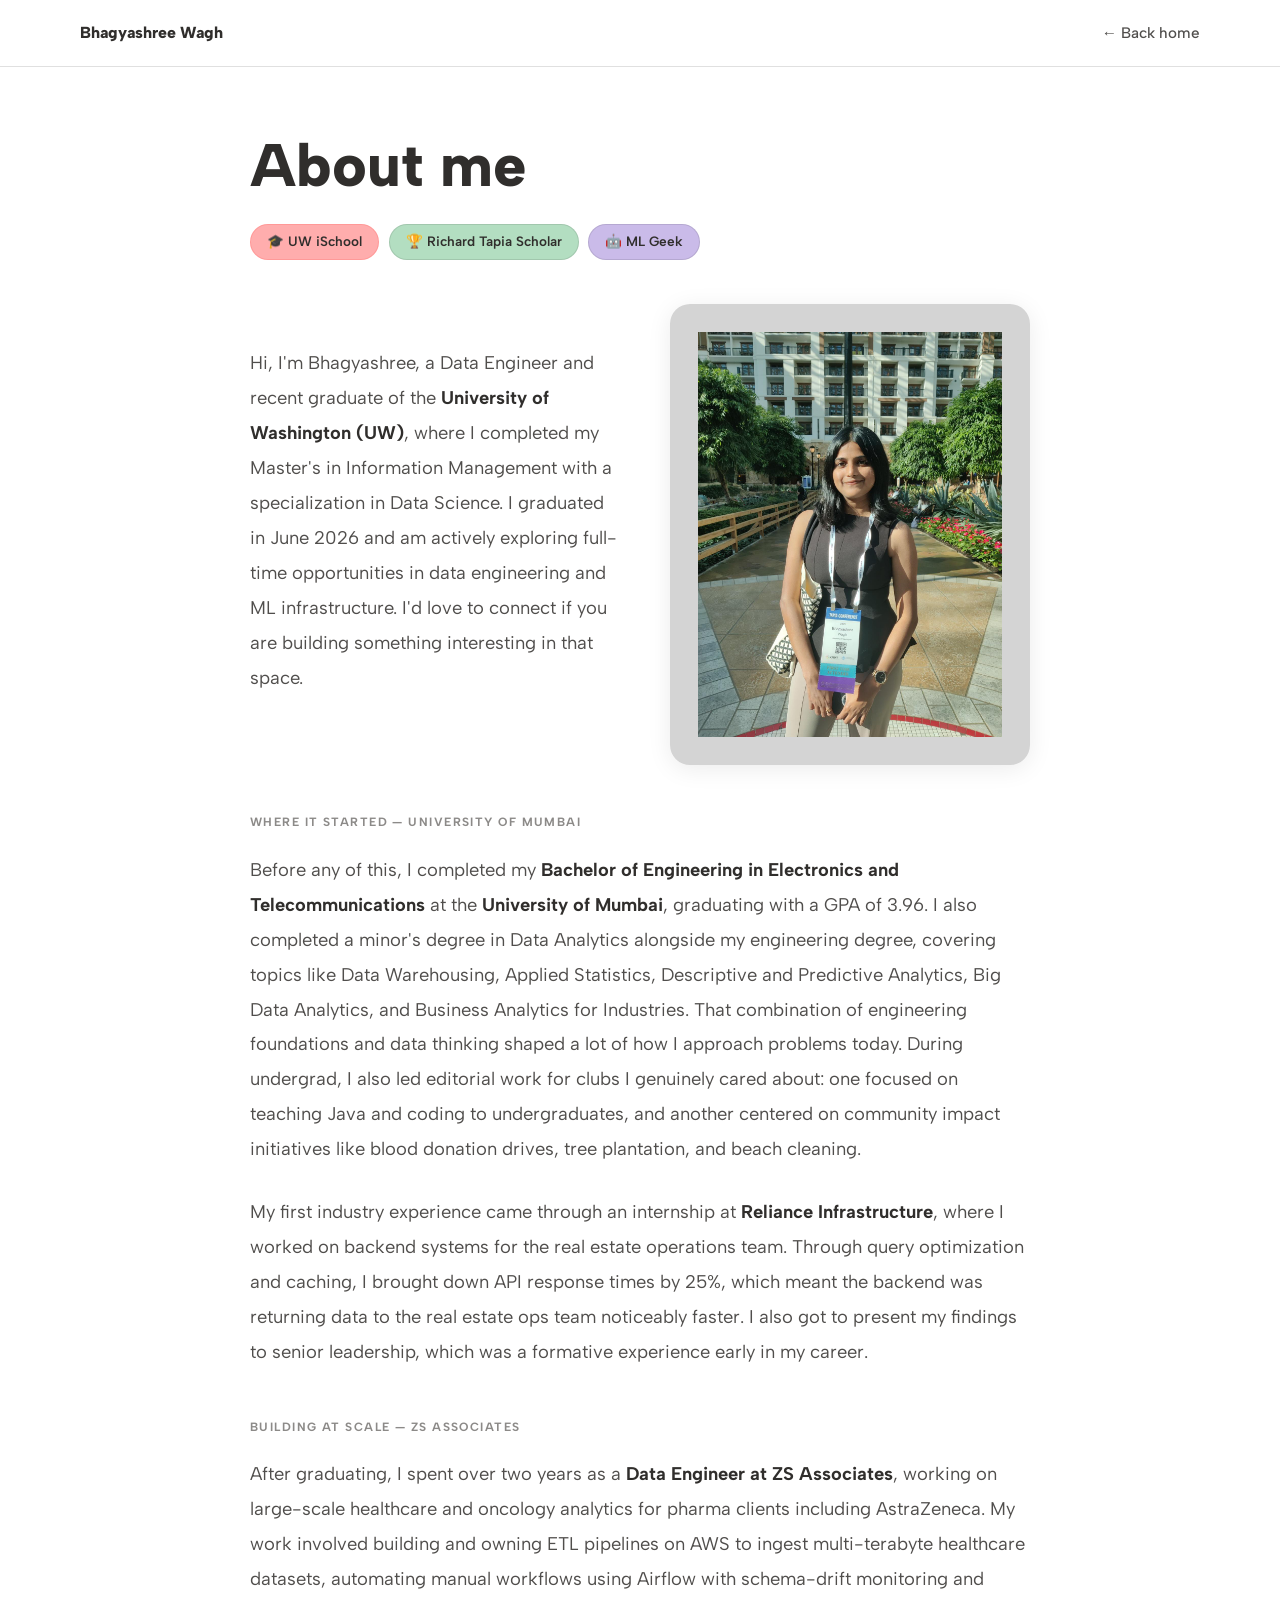
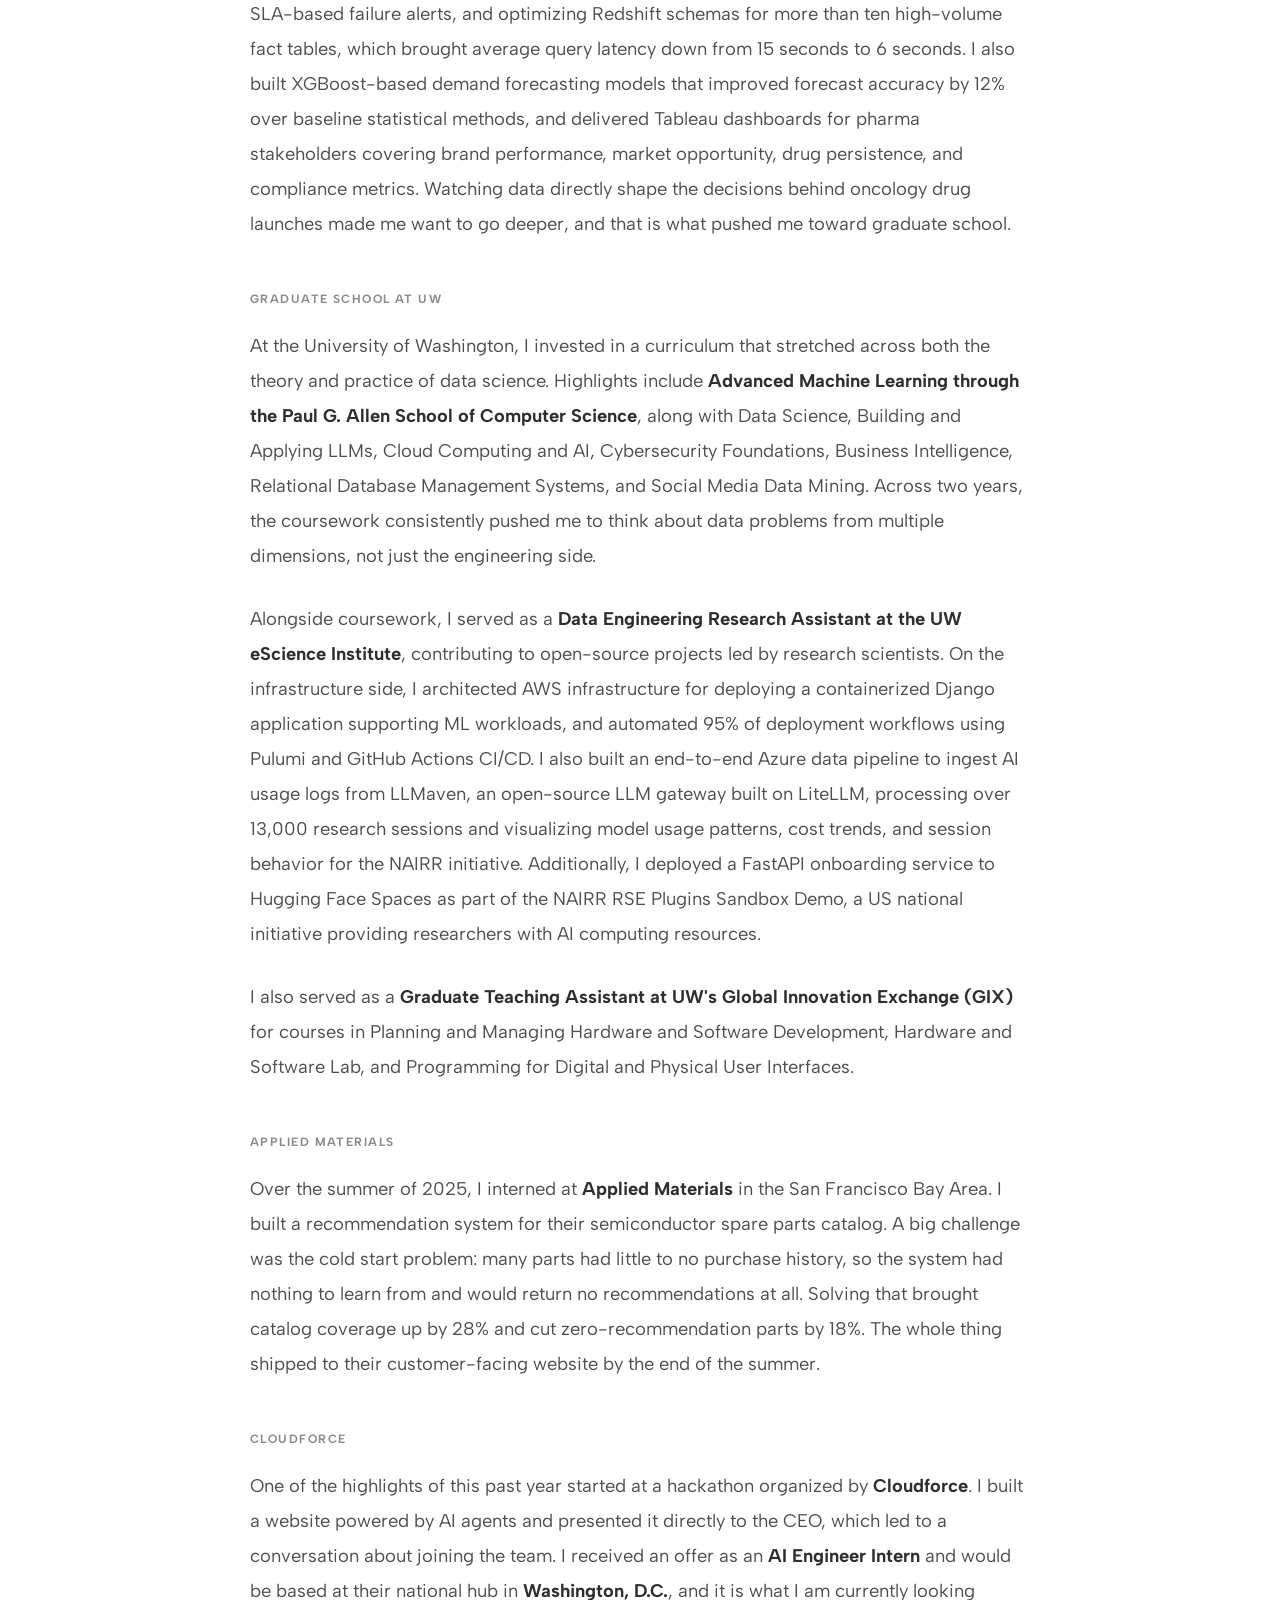
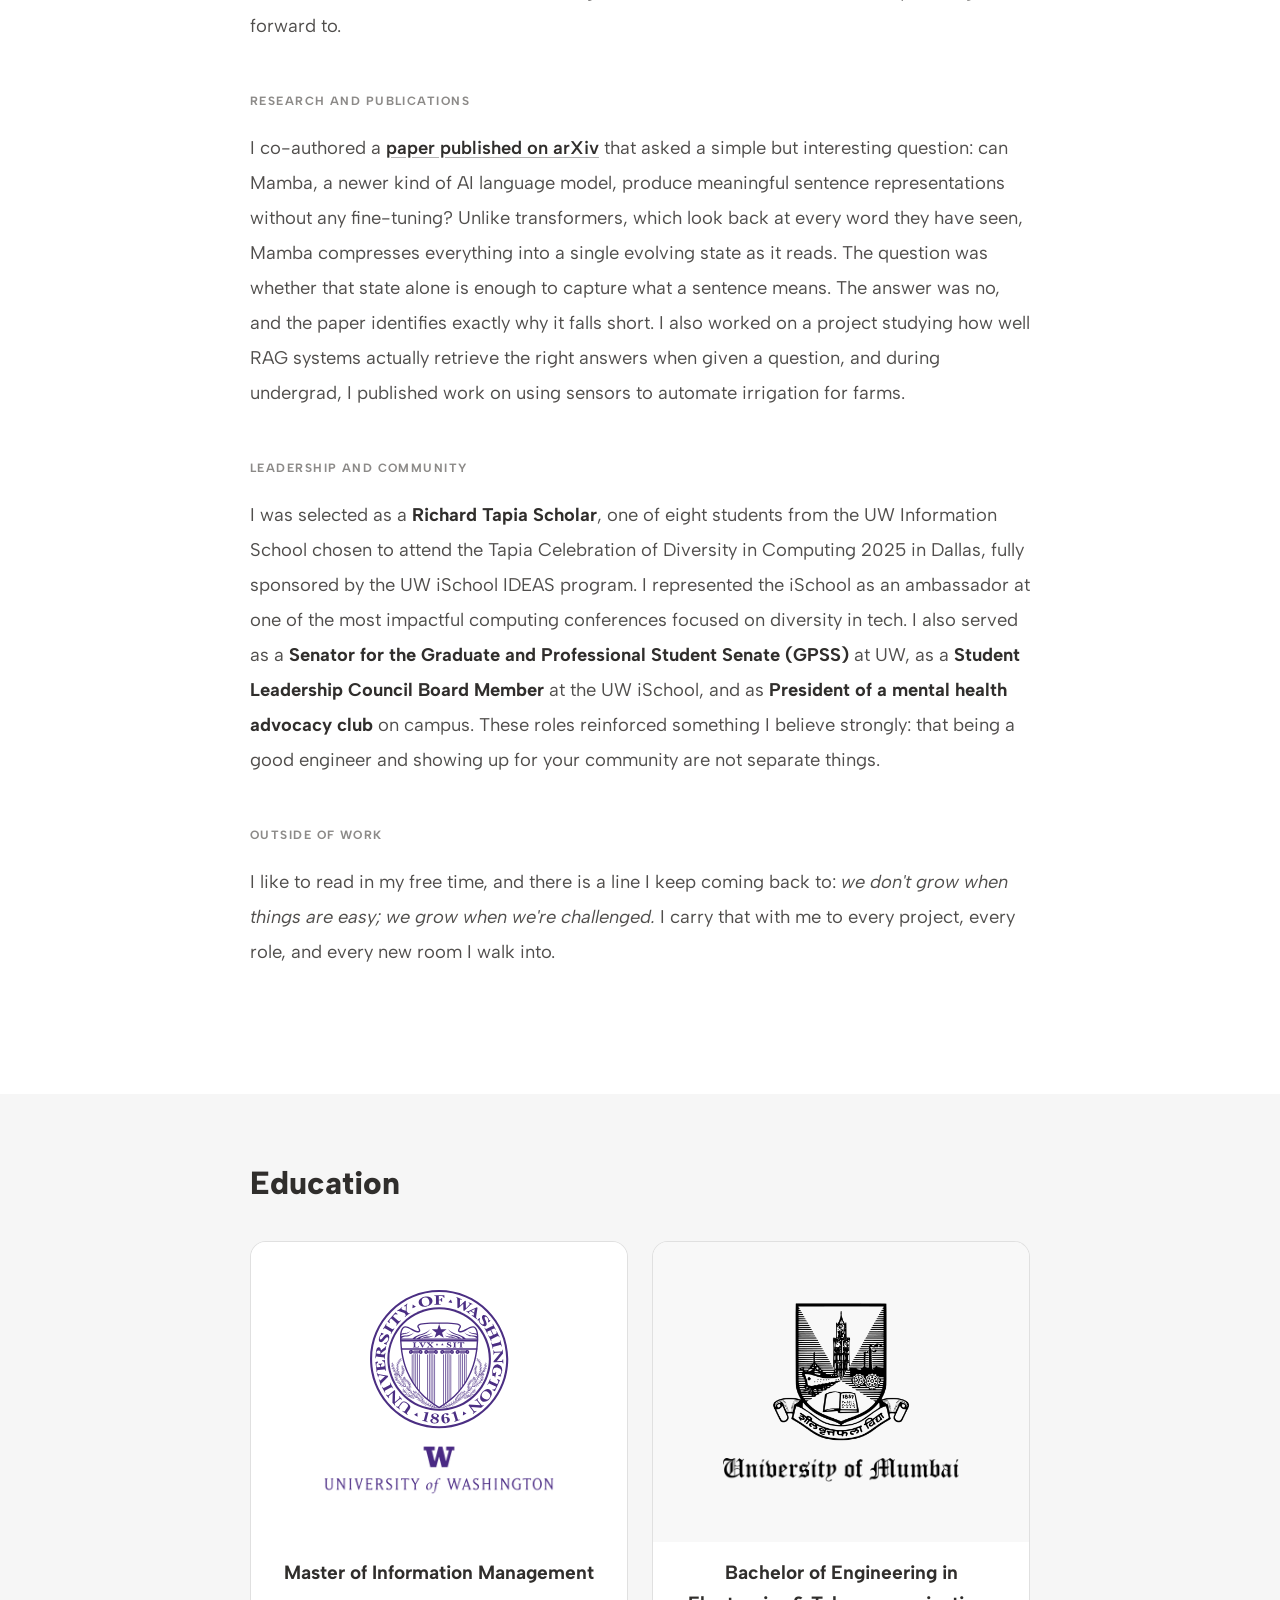
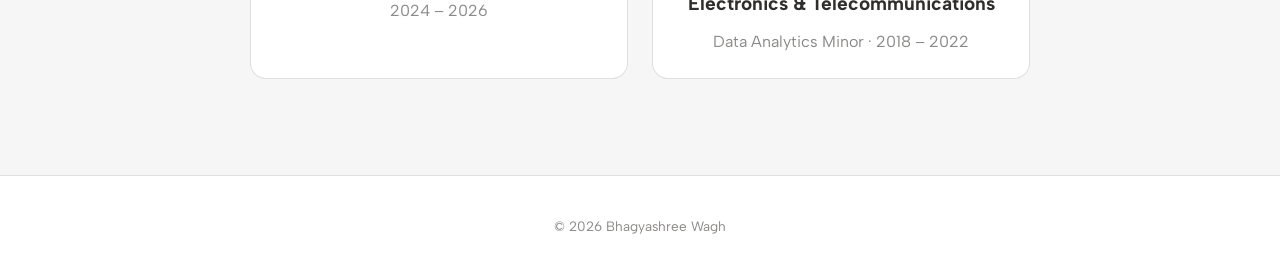
==== about.html @ 76744a15 "feat: initial portfolio deploy" ====
<!DOCTYPE html>
<html lang="en">
<head>
  <meta charset="UTF-8" />
  <meta name="viewport" content="width=device-width, initial-scale=1.0" />
  <title>About — Bhagyashree Wagh</title>
  <link rel="preconnect" href="https://fonts.googleapis.com" />
  <link rel="preconnect" href="https://fonts.gstatic.com" crossorigin />
  <link href="https://fonts.googleapis.com/css2?family=Albert+Sans:wght@400;500;600;700;800&family=Playwrite+US+Modern:wght@100..400&display=swap" rel="stylesheet" />
  <style>
    *,*::before,*::after{box-sizing:border-box;margin:0;padding:0}
    :root{
      --font:'Albert Sans',sans-serif;
      --cream:#F6F6F6;
      --white:rgb(255,255,255);
      --coral:rgb(254,122,120);
      --peach:rgb(255,173,173);
      --sage:rgb(179,222,193);
      --lavender:rgb(202,187,233);
      --text:rgb(48,46,44);
      --text-mid:rgb(80,78,76);
      --text-light:rgb(140,138,136);
      --border:rgba(0,0,0,.12);
      --transition:all .2s ease;
    }
    body{font-family:var(--font);background:var(--white);color:var(--text);line-height:1.6;font-size:16px;-webkit-font-smoothing:antialiased}
    a{color:var(--text);text-decoration:none;transition:var(--transition)}
    .wrap{max-width:860px;margin:0 auto;padding:0 2.5rem}

    nav{padding:1.25rem 0;border-bottom:1px solid var(--border);position:sticky;top:0;background:var(--white);z-index:100}
    .nav-inner{max-width:1200px;margin:0 auto;padding:0 2.5rem;display:flex;align-items:center;justify-content:space-between}
    .nav-name{font-weight:800;font-size:1rem;color:var(--text)}
    .back-link{display:inline-flex;align-items:center;gap:.4rem;font-size:.95rem;color:var(--text-mid);font-weight:500;transition:var(--transition)}
    .back-link:hover{color:var(--text)}

    .about-page{padding:4rem 0 6rem}
    .about-heading{font-size:3rem;font-weight:800;line-height:1.15;margin-bottom:1.5rem}
    @media(min-width:768px){.about-heading{font-size:3.75rem}}
    .about-hero{display:flex;gap:3rem;align-items:center;margin-bottom:2.5rem}
    .about-hero-text{flex:1}
    .about-photo{width:360px;flex-shrink:0;border-radius:20px;overflow:hidden;box-shadow:0 4px 24px rgba(0,0,0,.08);border:28px solid #d4d4d4}
    .about-photo img{width:100%;height:100%;object-fit:cover;display:block}
    @media(max-width:640px){.about-hero{flex-direction:column-reverse}.about-photo{width:100%;max-width:320px;margin:0 auto}}

    .tags{display:flex;flex-wrap:wrap;gap:.6rem;margin-bottom:2.75rem}
    .tag{display:inline-block;padding:.4rem 1rem;border-radius:50px;font-size:.85rem;font-weight:600;border:1.5px solid var(--border);color:var(--text);background:var(--white)}
    .tag.coral{background:var(--peach);border-color:rgba(254,122,120,.4)}
    .tag.sage{background:var(--sage);border-color:rgba(0,0,0,.1)}
    .tag.lavender{background:var(--lavender);border-color:rgba(0,0,0,.1)}

    .about-body p{font-size:1.15rem;line-height:1.9;color:var(--text-mid);margin-bottom:1.75rem}
    .about-body p strong{color:var(--text);font-weight:700}
    .about-body p em{font-style:italic;color:var(--text-mid)}
    .about-body a{color:var(--text);font-weight:600;text-decoration:underline;text-underline-offset:3px;text-decoration-color:rgba(0,0,0,.3)}
    .about-body a:hover{text-decoration-color:var(--text)}

    .section-label{font-size:.75rem;font-weight:700;letter-spacing:.12em;text-transform:uppercase;color:var(--text-light);margin:3rem 0 1.25rem;display:block}

    .pill-row{display:flex;flex-wrap:wrap;gap:.5rem;margin-bottom:1.75rem}
    .pill{padding:.3rem .85rem;border-radius:50px;font-size:.82rem;font-weight:500;background:var(--cream);color:var(--text);border:1px solid var(--border)}

    footer{padding:2.5rem 0;border-top:1px solid var(--border);text-align:center;font-size:.85rem;color:var(--text-light)}

    .pub-card{border:1.5px solid var(--border);border-radius:12px;padding:1.25rem 1.5rem;margin-bottom:1.75rem;background:var(--cream)}
    .pub-meta{display:flex;align-items:center;justify-content:space-between;margin-bottom:.6rem}
    .pub-venue{font-size:.78rem;font-weight:700;letter-spacing:.08em;text-transform:uppercase;color:var(--text-light)}
    .pub-link{font-size:.82rem;font-weight:700;color:var(--coral);text-decoration:none;border:1.5px solid var(--coral);padding:.2rem .75rem;border-radius:50px;transition:var(--transition)}
    .pub-link:hover{background:var(--coral);color:#fff}
    .pub-title{font-size:1.05rem;font-weight:700;color:var(--text);margin-bottom:.35rem;line-height:1.4}
    .pub-authors{font-size:.88rem;color:var(--text-light)}
  </style>
</head>
<body>

<nav>
  <div class="nav-inner">
    <a href="index.html" class="nav-name">Bhagyashree Wagh</a>
    <a href="index.html" class="back-link">← Back home</a>
  </div>
</nav>

<div class="about-page">
  <div class="wrap">

    <h1 class="about-heading">About me</h1>

    <div class="tags">
      <span class="tag coral">🎓 UW iSchool</span>
      <span class="tag sage">🏆 Richard Tapia Scholar</span>
      <span class="tag lavender">🤖 ML Geek</span>
    </div>

    <div class="about-hero">
      <div class="about-hero-text about-body">
        <p>Hi, I'm Bhagyashree, a Data Engineer and recent graduate of the <strong>University of Washington (UW)</strong>, where I completed my Master's in Information Management with a specialization in Data Science. I graduated in June 2026 and am actively exploring full-time opportunities in data engineering and ML infrastructure. I'd love to connect if you are building something interesting in that space.</p>
      </div>
      <div class="about-photo">
        <img src="assets/tapia-photo.jpg" alt="Bhagyashree Wagh at Tapia Conference 2025" />
      </div>
    </div>

    <div class="about-body">

      <span class="section-label">Where it started — University of Mumbai</span>

      <p>Before any of this, I completed my <strong>Bachelor of Engineering in Electronics and Telecommunications</strong> at the <strong>University of Mumbai</strong>, graduating with a GPA of 3.96. I also completed a minor's degree in Data Analytics alongside my engineering degree, covering topics like Data Warehousing, Applied Statistics, Descriptive and Predictive Analytics, Big Data Analytics, and Business Analytics for Industries. That combination of engineering foundations and data thinking shaped a lot of how I approach problems today. During undergrad, I also led editorial work for clubs I genuinely cared about: one focused on teaching Java and coding to undergraduates, and another centered on community impact initiatives like blood donation drives, tree plantation, and beach cleaning.</p>

      <p>My first industry experience came through an internship at <strong>Reliance Infrastructure</strong>, where I worked on backend systems for the real estate operations team. Through query optimization and caching, I brought down API response times by 25%, which meant the backend was returning data to the real estate ops team noticeably faster. I also got to present my findings to senior leadership, which was a formative experience early in my career.</p>

      <span class="section-label">Building at scale — ZS Associates</span>

      <p>After graduating, I spent over two years as a <strong>Data Engineer at ZS Associates</strong>, working on large-scale healthcare and oncology analytics for pharma clients including AstraZeneca. My work involved building and owning ETL pipelines on AWS to ingest multi-terabyte healthcare datasets, automating manual workflows using Airflow with schema-drift monitoring and SLA-based failure alerts, and optimizing Redshift schemas for more than ten high-volume fact tables, which brought average query latency down from 15 seconds to 6 seconds. I also built XGBoost-based demand forecasting models that improved forecast accuracy by 12% over baseline statistical methods, and delivered Tableau dashboards for pharma stakeholders covering brand performance, market opportunity, drug persistence, and compliance metrics. Watching data directly shape the decisions behind oncology drug launches made me want to go deeper, and that is what pushed me toward graduate school.</p>

      <span class="section-label">Graduate school at UW</span>

      <p>At the University of Washington, I invested in a curriculum that stretched across both the theory and practice of data science. Highlights include <strong>Advanced Machine Learning through the Paul G. Allen School of Computer Science</strong>, along with Data Science, Building and Applying LLMs, Cloud Computing and AI, Cybersecurity Foundations, Business Intelligence, Relational Database Management Systems, and Social Media Data Mining. Across two years, the coursework consistently pushed me to think about data problems from multiple dimensions, not just the engineering side.</p>

      <p>Alongside coursework, I served as a <strong>Data Engineering Research Assistant at the UW eScience Institute</strong>, contributing to open-source projects led by research scientists. On the infrastructure side, I architected AWS infrastructure for deploying a containerized Django application supporting ML workloads, and automated 95% of deployment workflows using Pulumi and GitHub Actions CI/CD. I also built an end-to-end Azure data pipeline to ingest AI usage logs from LLMaven, an open-source LLM gateway built on LiteLLM, processing over 13,000 research sessions and visualizing model usage patterns, cost trends, and session behavior for the NAIRR initiative. Additionally, I deployed a FastAPI onboarding service to Hugging Face Spaces as part of the NAIRR RSE Plugins Sandbox Demo, a US national initiative providing researchers with AI computing resources.</p>

      <p>I also served as a <strong>Graduate Teaching Assistant at UW's Global Innovation Exchange (GIX)</strong> for courses in Planning and Managing Hardware and Software Development, Hardware and Software Lab, and Programming for Digital and Physical User Interfaces.</p>

      <span class="section-label">Applied Materials</span>

      <p>Over the summer of 2025, I interned at <strong>Applied Materials</strong> in the San Francisco Bay Area. I built a recommendation system for their semiconductor spare parts catalog. A big challenge was the cold start problem: many parts had little to no purchase history, so the system had nothing to learn from and would return no recommendations at all. Solving that brought catalog coverage up by 28% and cut zero-recommendation parts by 18%. The whole thing shipped to their customer-facing website by the end of the summer.</p>

      <span class="section-label">Cloudforce</span>

      <p>One of the highlights of this past year started at a hackathon organized by <strong>Cloudforce</strong>. I built a website powered by AI agents and presented it directly to the CEO, which led to a conversation about joining the team. I received an offer as an <strong>AI Engineer Intern</strong> and would be based at their national hub in <strong>Washington, D.C.</strong>, and it is what I am currently looking forward to.</p>

      <span class="section-label">Research and publications</span>

      <p>I co-authored a <a href="https://arxiv.org/abs/2605.00253" target="_blank">paper published on arXiv</a> that asked a simple but interesting question: can Mamba, a newer kind of AI language model, produce meaningful sentence representations without any fine-tuning? Unlike transformers, which look back at every word they have seen, Mamba compresses everything into a single evolving state as it reads. The question was whether that state alone is enough to capture what a sentence means. The answer was no, and the paper identifies exactly why it falls short. I also worked on a project studying how well RAG systems actually retrieve the right answers when given a question, and during undergrad, I published work on using sensors to automate irrigation for farms.</p>

      <span class="section-label">Leadership and community</span>

      <p>I was selected as a <strong>Richard Tapia Scholar</strong>, one of eight students from the UW Information School chosen to attend the Tapia Celebration of Diversity in Computing 2025 in Dallas, fully sponsored by the UW iSchool IDEAS program. I represented the iSchool as an ambassador at one of the most impactful computing conferences focused on diversity in tech. I also served as a <strong>Senator for the Graduate and Professional Student Senate (GPSS)</strong> at UW, as a <strong>Student Leadership Council Board Member</strong> at the UW iSchool, and as <strong>President of a mental health advocacy club</strong> on campus. These roles reinforced something I believe strongly: that being a good engineer and showing up for your community are not separate things.</p>

      <span class="section-label">Outside of work</span>

      <p>I like to read in my free time, and there is a line I keep coming back to: <em>we don't grow when things are easy; we grow when we're challenged.</em> I carry that with me to every project, every role, and every new room I walk into.</p>

    </div>
  </div>
</div>


<section class="edu-section">
  <div class="wrap">
    <h2 class="edu-heading">Education</h2>
    <div class="edu-grid">

      <div class="edu-card">
        <div class="edu-logo uw-bg">
          <img src="assets/uw-seal.svg" alt="University of Washington seal" class="edu-seal" />
          <img src="assets/uw-wordmark.png" alt="University of Washington" class="edu-wordmark" />
        </div>
        <p class="edu-degree">Master of Information Management</p>
        <p class="edu-meta">2024 &ndash; 2026</p>
      </div>

      <div class="edu-card">
        <div class="edu-logo mumbai-bg">
          <img src="assets/mumbai.png" alt="University of Mumbai seal" class="edu-seal" />
          <img src="assets/mumbai-wordmark.png" alt="University of Mumbai" class="edu-wordmark" />
        </div>
        <p class="edu-degree">Bachelor of Engineering in Electronics &amp; Telecommunications</p>
        <p class="edu-meta">Data Analytics Minor &middot; 2018 &ndash; 2022</p>
      </div>

    </div>
  </div>
</section>

<style>
  .edu-section{padding:4rem 0 6rem;background:var(--cream)}
  .edu-heading{font-size:2rem;font-weight:800;margin-bottom:2rem}
  .edu-grid{display:grid;grid-template-columns:1fr 1fr;gap:1.5rem}
  @media(max-width:600px){.edu-grid{grid-template-columns:1fr}}
  .edu-card{background:var(--white);border-radius:16px;overflow:hidden;border:1px solid var(--border)}
  .edu-logo{height:300px;display:flex;flex-direction:column;align-items:center;justify-content:center;gap:1rem;padding:2.5rem}
  .uw-bg{background:#fff}
  .mumbai-bg{background:#f8f8f8}
  .edu-img{max-height:220px;max-width:100%;object-fit:contain}
  .edu-seal{max-height:140px;max-width:100%;object-fit:contain}
  .edu-wordmark{max-height:50px;max-width:80%;object-fit:contain}
  .edu-degree{font-size:1.2rem;font-weight:700;color:var(--text);padding:1rem 1.75rem .3rem;text-align:center}
  .edu-meta{font-size:1rem;color:var(--text-light);padding:.3rem 1.75rem 1.5rem;text-align:center}
</style>

<footer>© 2026 Bhagyashree Wagh</footer>

</body>
</html>
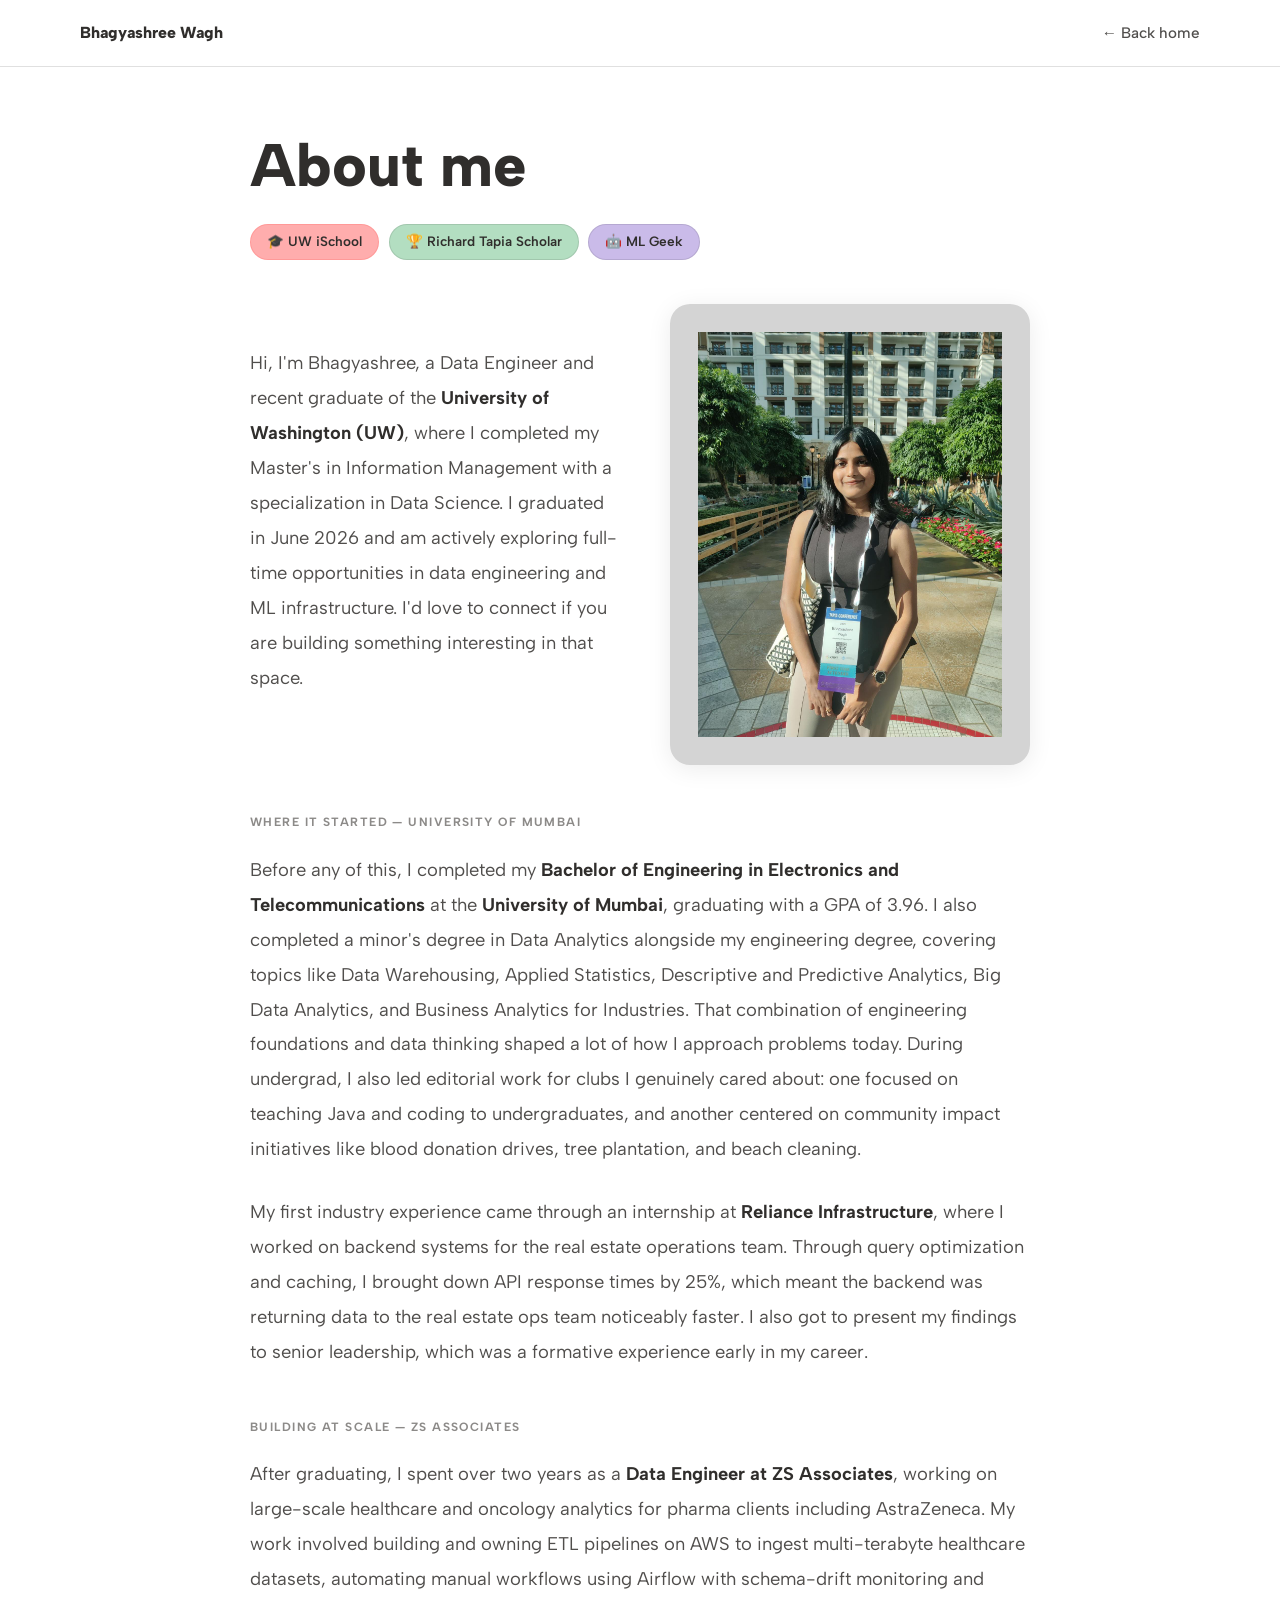
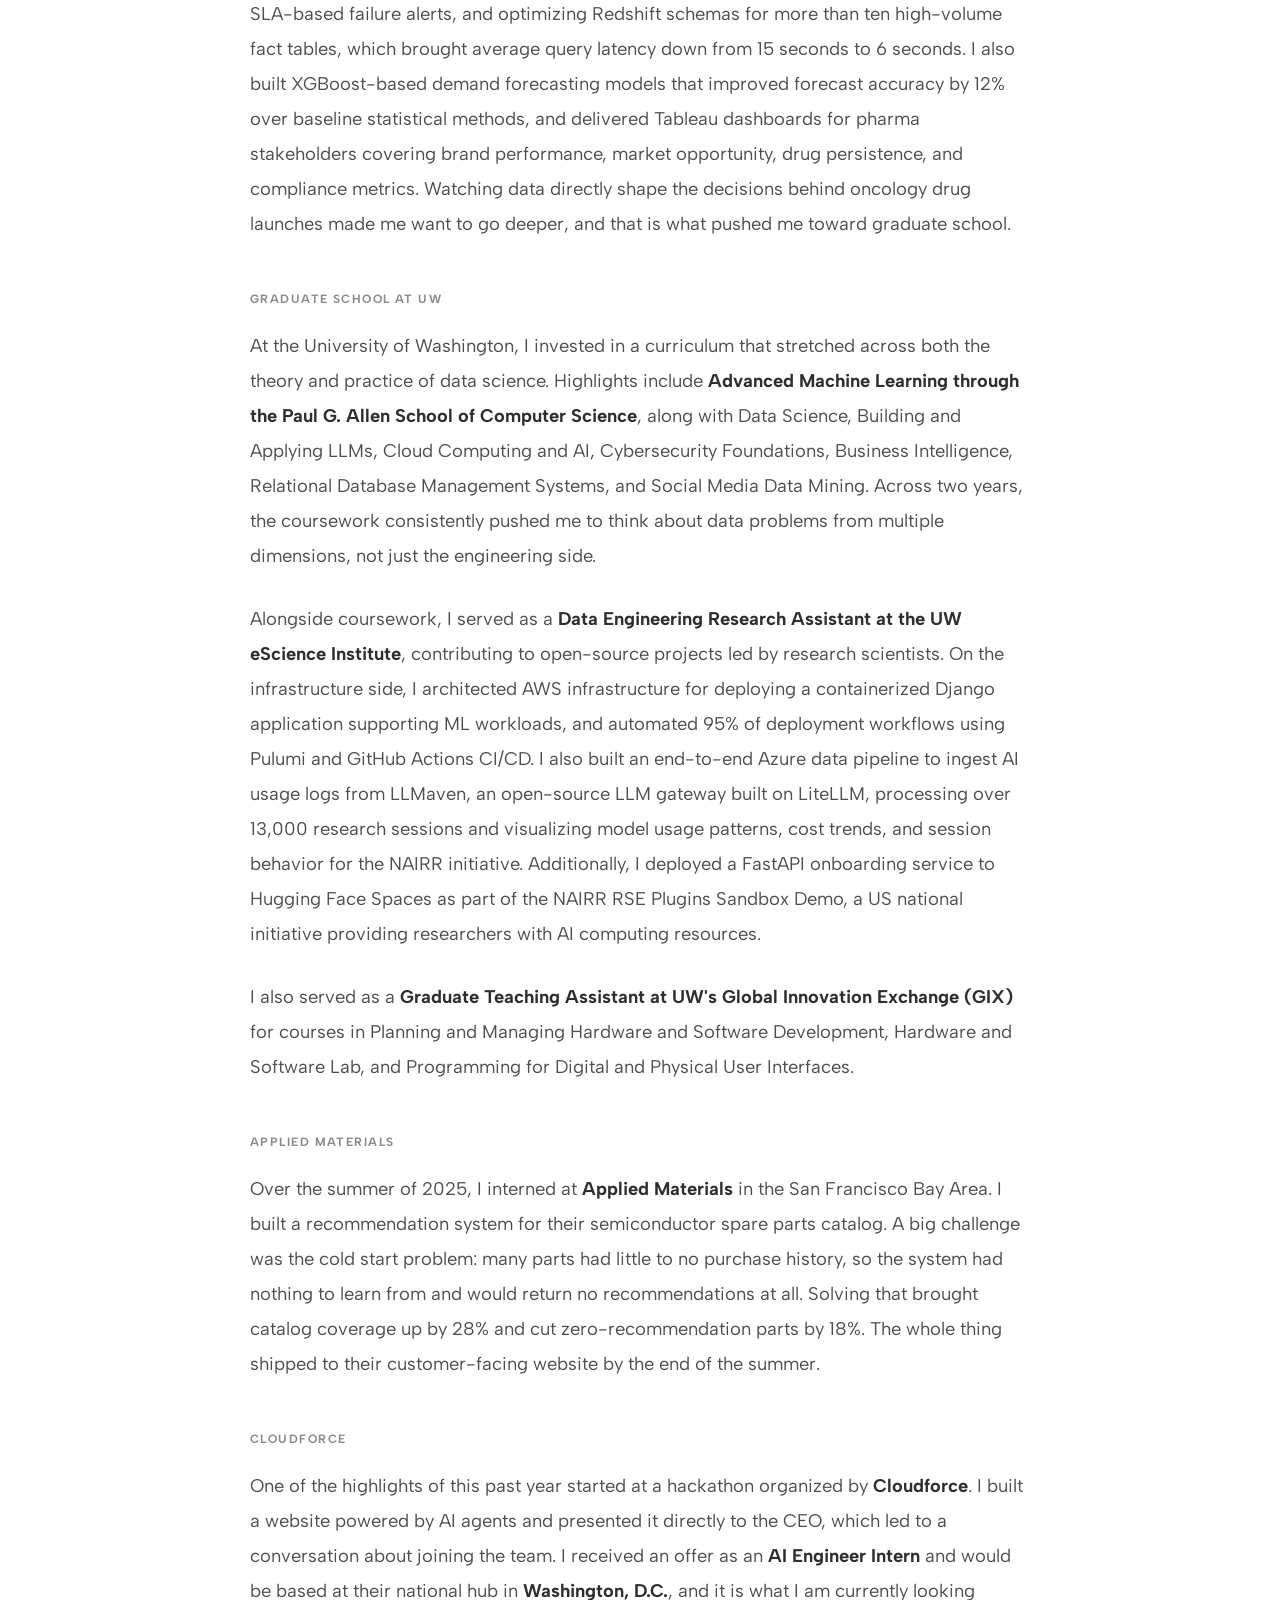
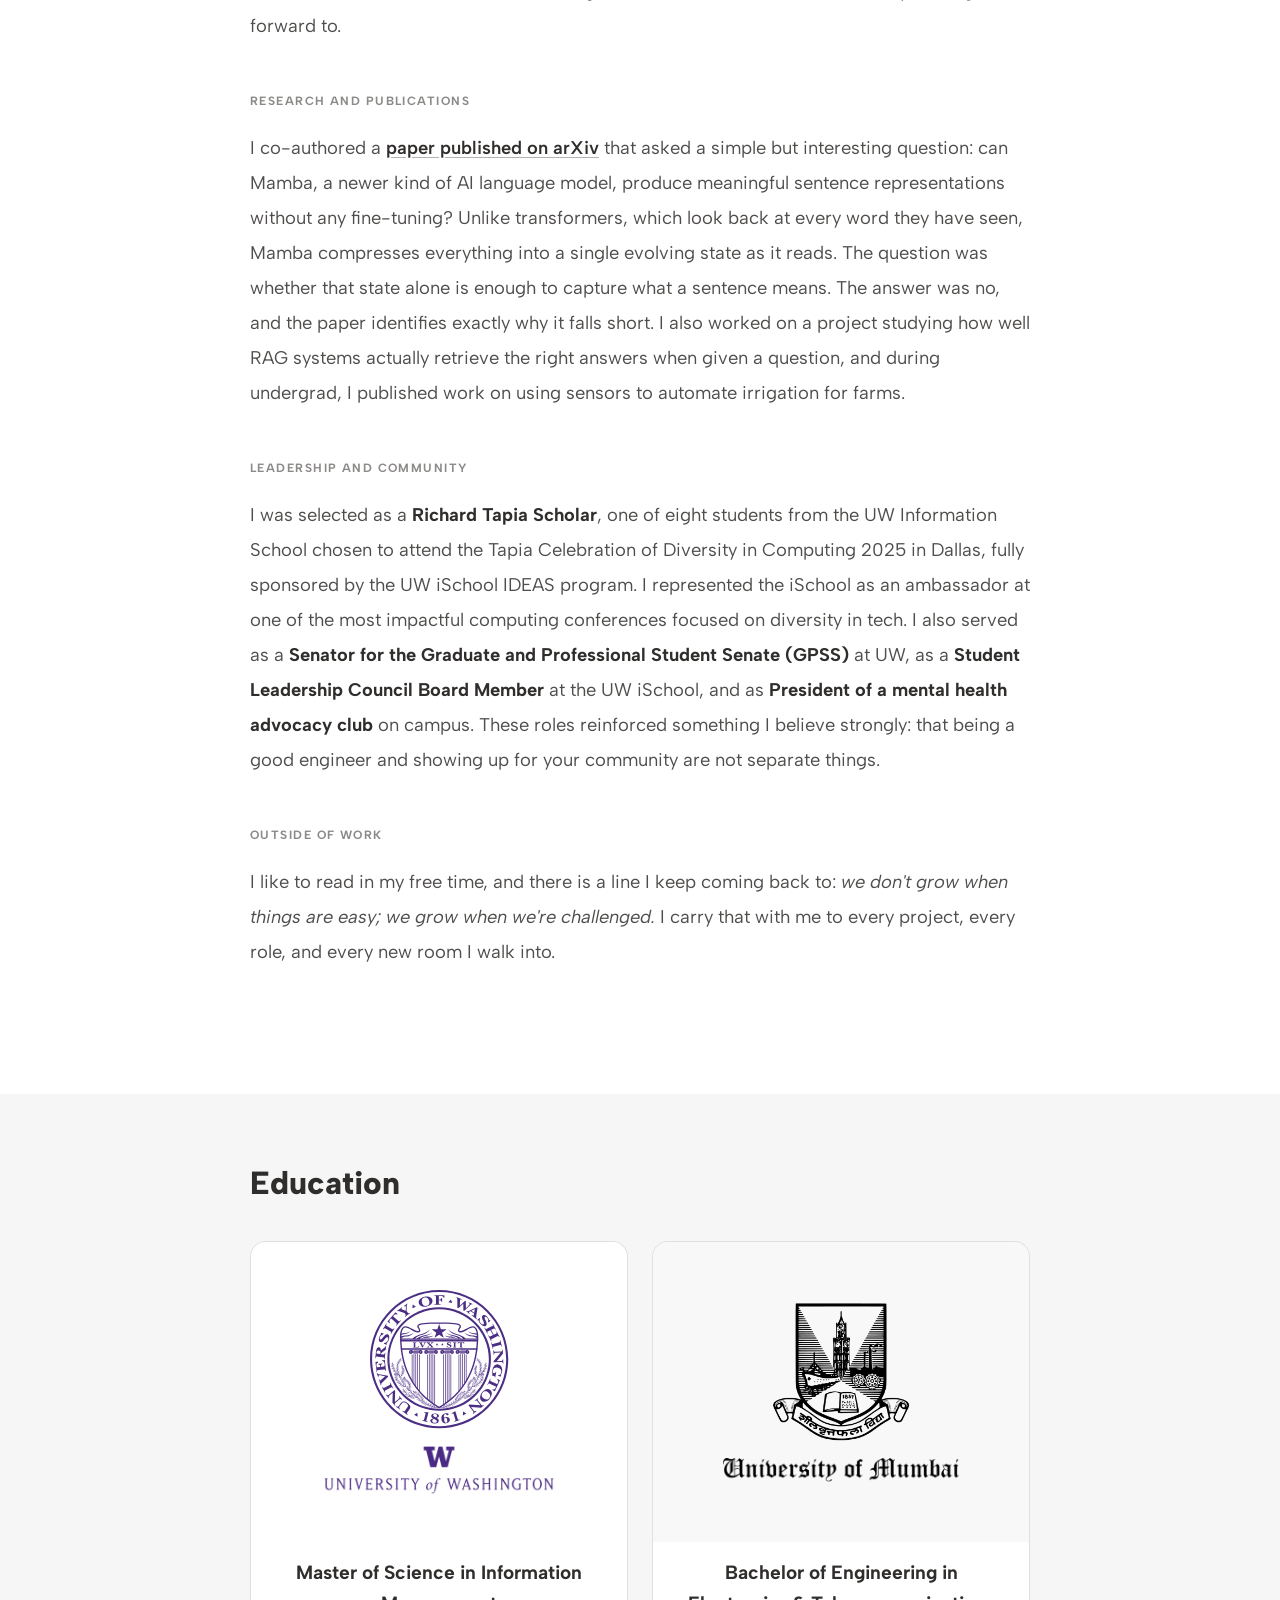
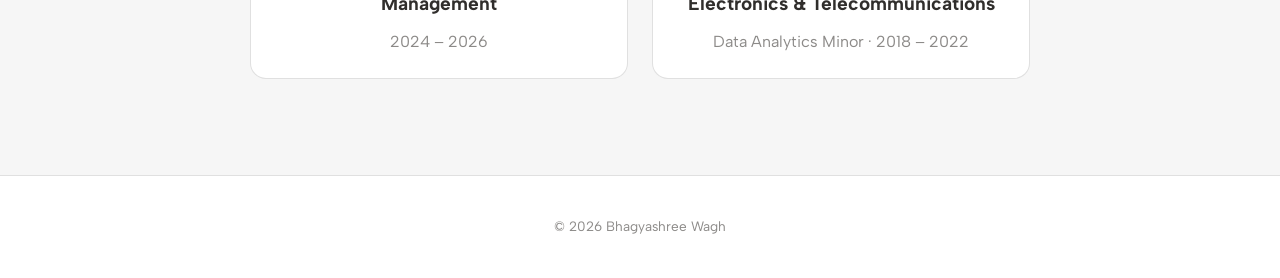
==== commit 7c50289c: "fix: correct UW degree to Master of Science in Information Management" ====
--- a/about.html
+++ b/about.html
@@ -154,7 +154,7 @@
           <img src="assets/uw-seal.svg" alt="University of Washington seal" class="edu-seal" />
           <img src="assets/uw-wordmark.png" alt="University of Washington" class="edu-wordmark" />
         </div>
-        <p class="edu-degree">Master of Information Management</p>
+        <p class="edu-degree">Master of Science in Information Management</p>
         <p class="edu-meta">2024 &ndash; 2026</p>
       </div>
 
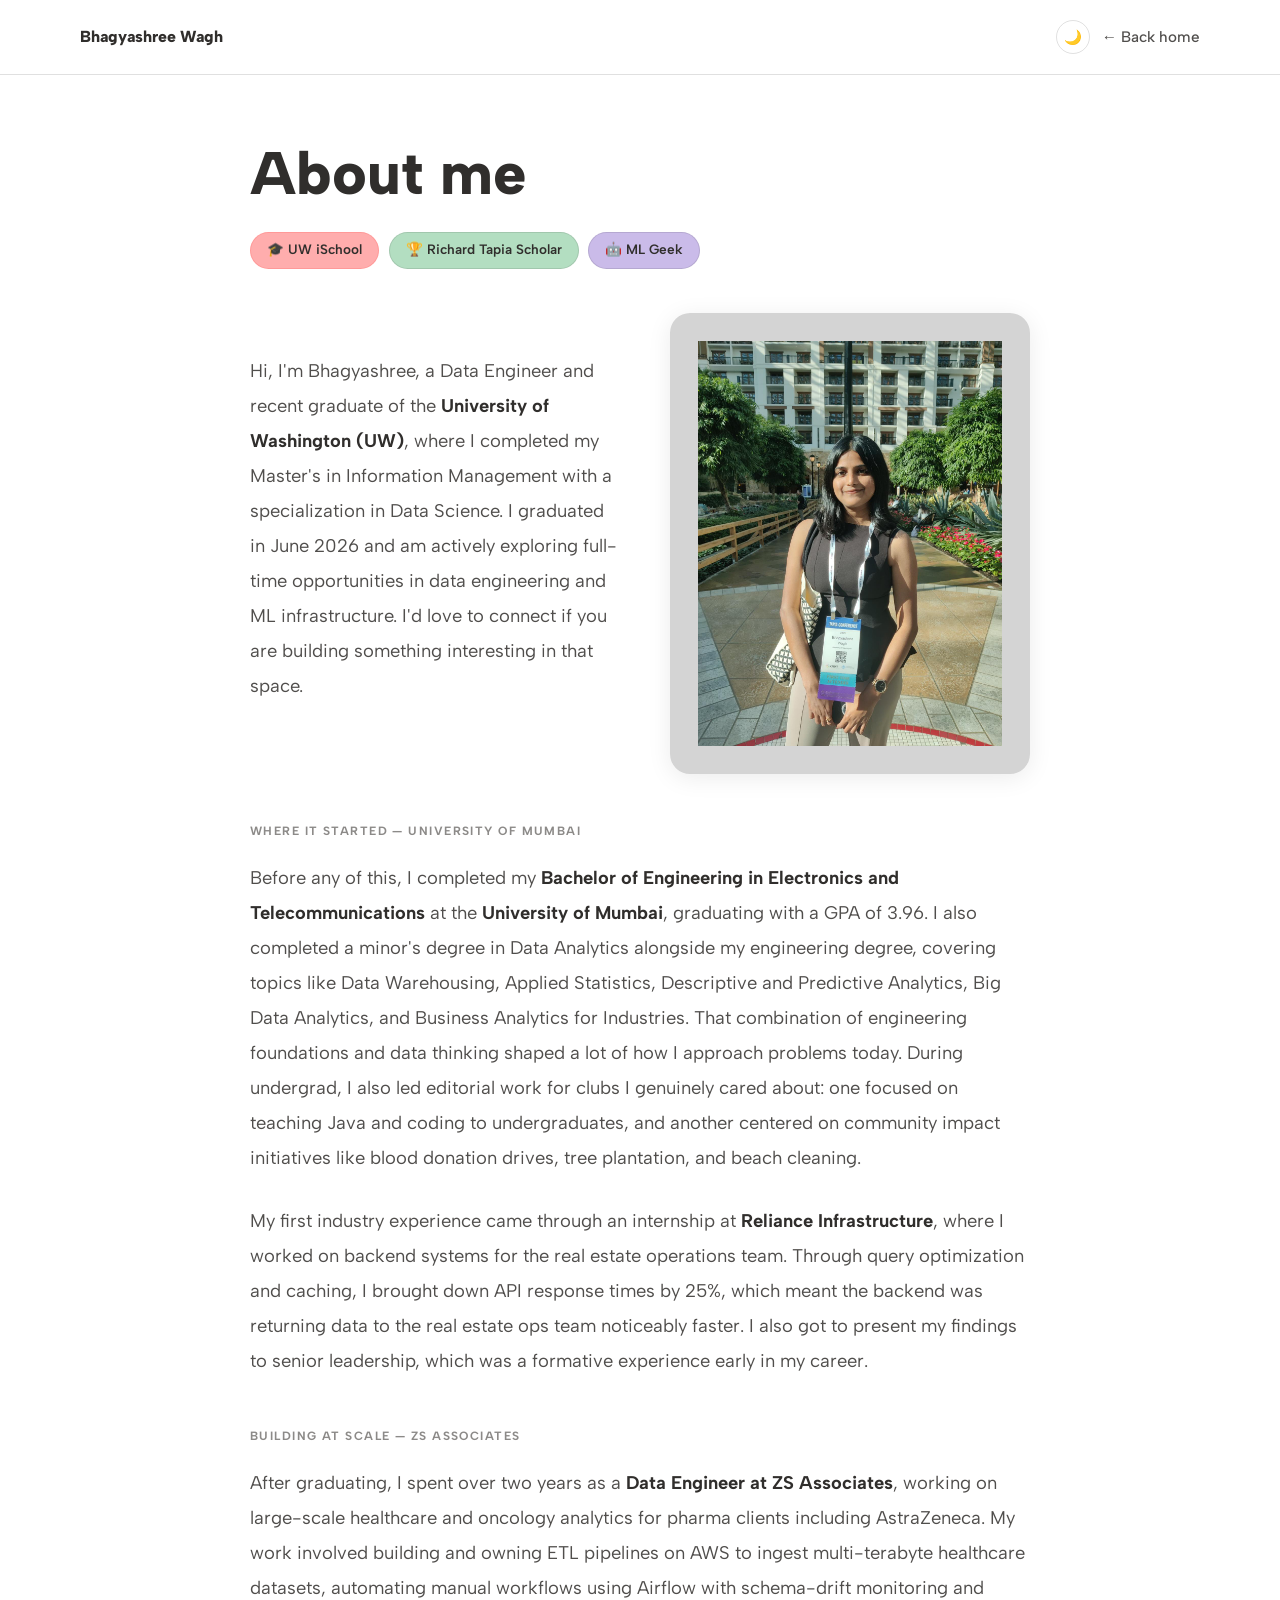
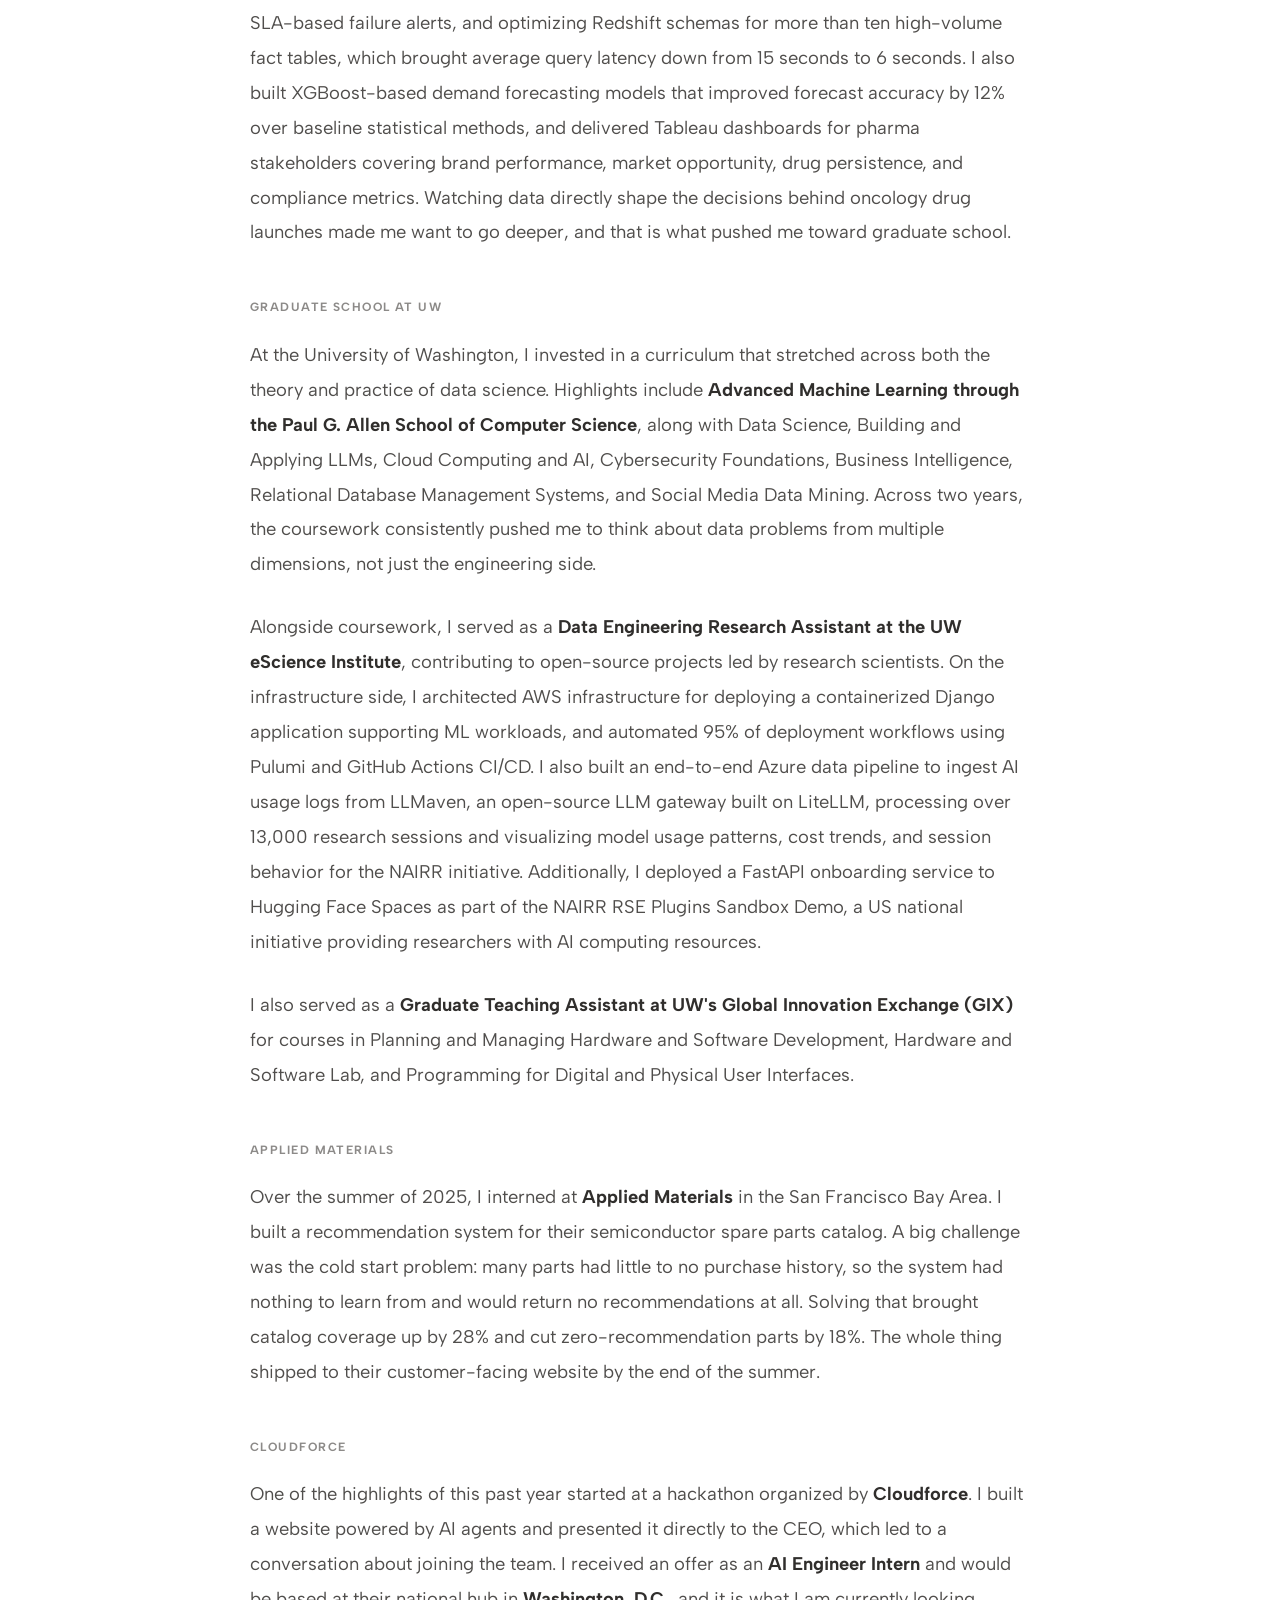
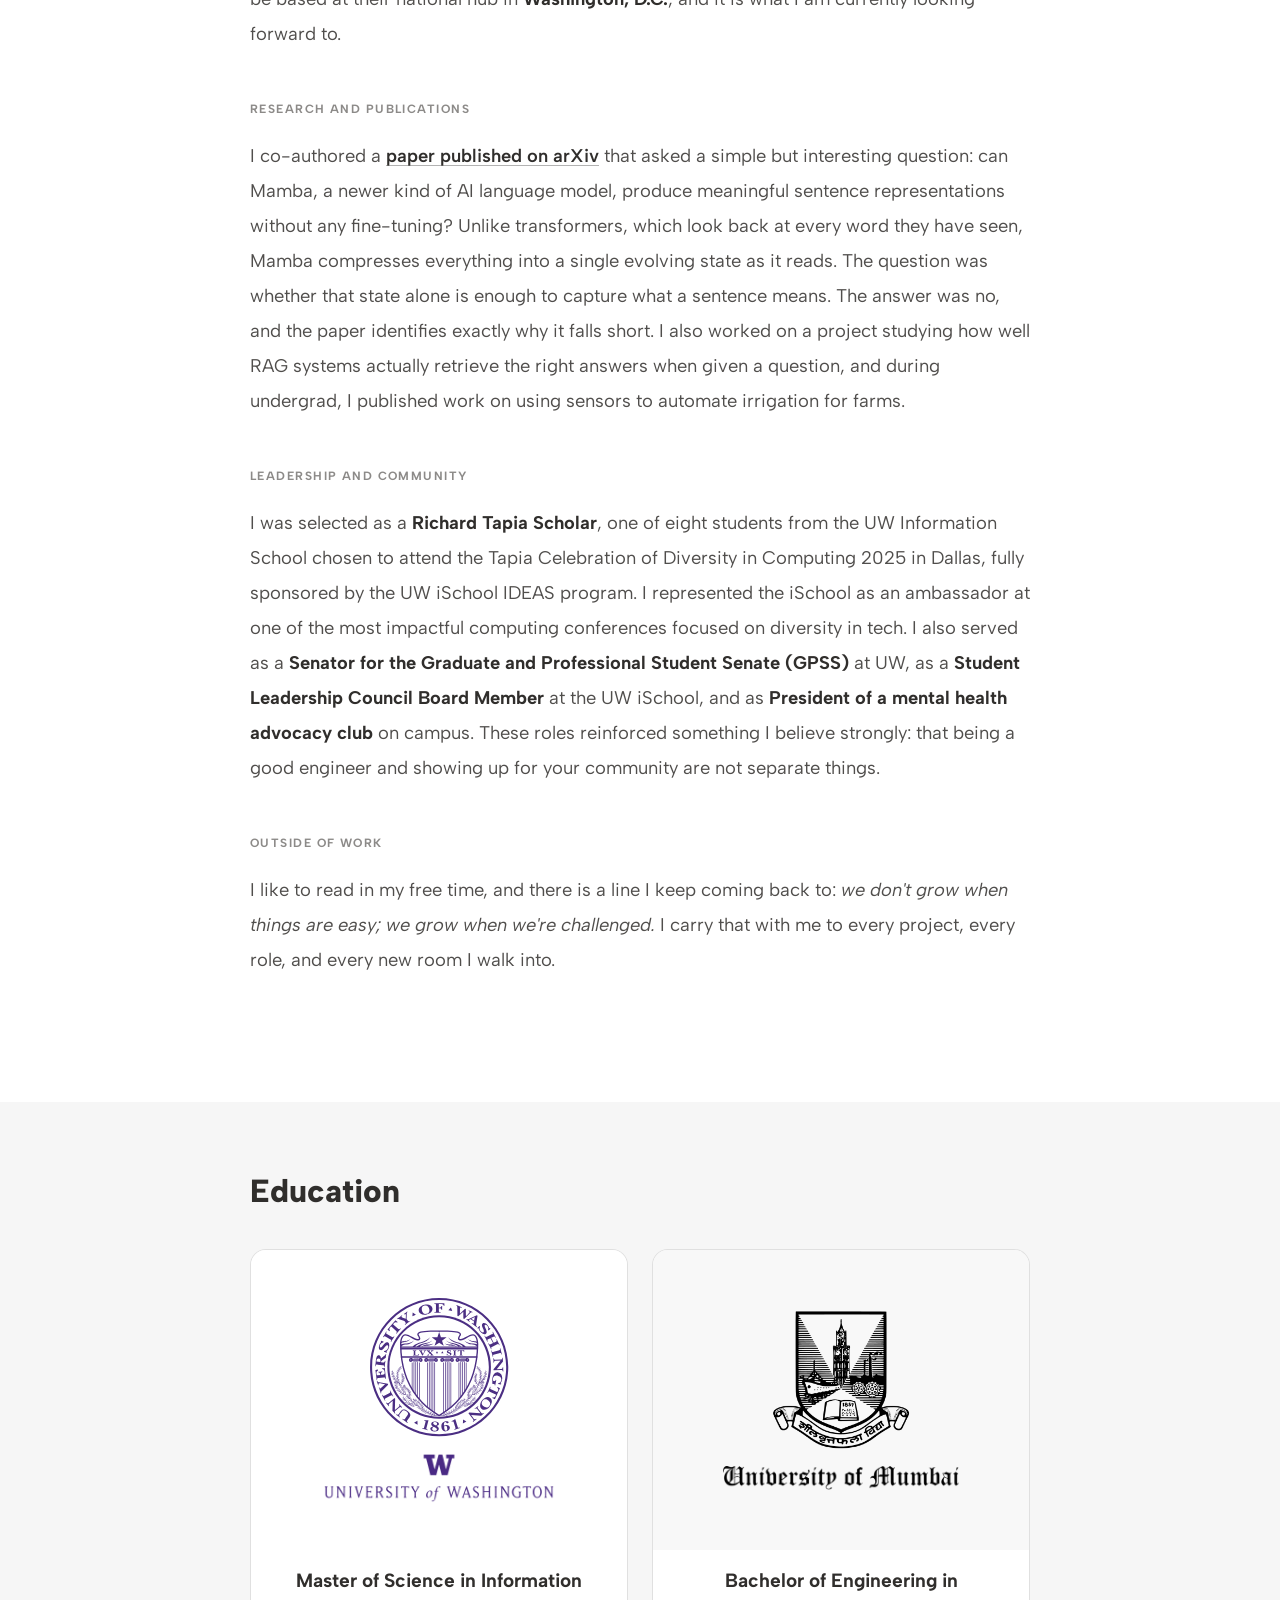
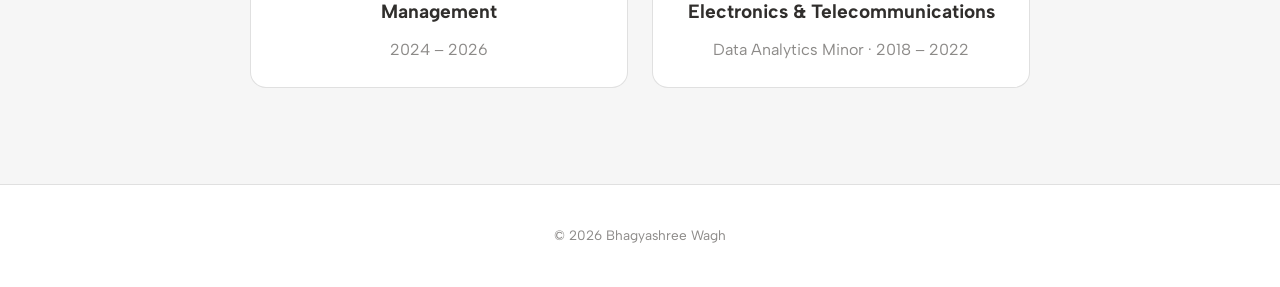
==== commit c4f844e1: "feat: dark mode across all pages — CSS variable overrides + toggle button" ====
--- a/about.html
+++ b/about.html
@@ -7,6 +7,7 @@
   <link rel="preconnect" href="https://fonts.googleapis.com" />
   <link rel="preconnect" href="https://fonts.gstatic.com" crossorigin />
   <link href="https://fonts.googleapis.com/css2?family=Albert+Sans:wght@400;500;600;700;800&family=Playwrite+US+Modern:wght@100..400&display=swap" rel="stylesheet" />
+  <script>(function(){var t=localStorage.getItem('theme');if(t==='dark')document.documentElement.setAttribute('data-theme','dark')})();</script>
   <style>
     *,*::before,*::after{box-sizing:border-box;margin:0;padding:0}
     :root{
@@ -23,6 +24,13 @@
       --border:rgba(0,0,0,.12);
       --transition:all .2s ease;
     }
+    [data-theme="dark"]{
+      --white:#141414;--cream:#1c1c1c;--cream-dark:#252525;
+      --text:rgb(230,228,226);--text-mid:rgba(230,228,226,.75);--text-light:rgb(160,158,156);
+      --border:rgba(255,255,255,.14)
+    }
+    .theme-toggle{background:none;border:1.5px solid var(--border);border-radius:50%;width:34px;height:34px;cursor:pointer;display:flex;align-items:center;justify-content:center;font-size:.9rem;transition:var(--transition);flex-shrink:0}
+    .theme-toggle:hover{border-color:var(--coral)}
     body{font-family:var(--font);background:var(--white);color:var(--text);line-height:1.6;font-size:16px;-webkit-font-smoothing:antialiased}
     a{color:var(--text);text-decoration:none;transition:var(--transition)}
     .wrap{max-width:860px;margin:0 auto;padding:0 2.5rem}
@@ -69,13 +77,17 @@
     .pub-title{font-size:1.05rem;font-weight:700;color:var(--text);margin-bottom:.35rem;line-height:1.4}
     .pub-authors{font-size:.88rem;color:var(--text-light)}
   </style>
+  <link rel="stylesheet" href="dark-mode.css">
 </head>
 <body>
 
 <nav>
   <div class="nav-inner">
     <a href="index.html" class="nav-name">Bhagyashree Wagh</a>
-    <a href="index.html" class="back-link">← Back home</a>
+    <div style="display:flex;align-items:center;gap:.75rem">
+      <button class="theme-toggle" onclick="toggleTheme()" aria-label="Toggle dark mode">🌙</button>
+      <a href="index.html" class="back-link">← Back home</a>
+    </div>
   </div>
 </nav>
 
@@ -189,5 +201,9 @@
 
 <footer>© 2026 Bhagyashree Wagh</footer>
 
+<script>
+function toggleTheme(){const dark=document.documentElement.getAttribute('data-theme')==='dark';document.documentElement.setAttribute('data-theme',dark?'light':'dark');localStorage.setItem('theme',dark?'light':'dark');document.querySelectorAll('.theme-toggle').forEach(b=>b.textContent=dark?'🌙':'☀️');}
+(function(){const dark=document.documentElement.getAttribute('data-theme')==='dark';document.querySelectorAll('.theme-toggle').forEach(b=>b.textContent=dark?'☀️':'🌙');})();
+</script>
 </body>
 </html>
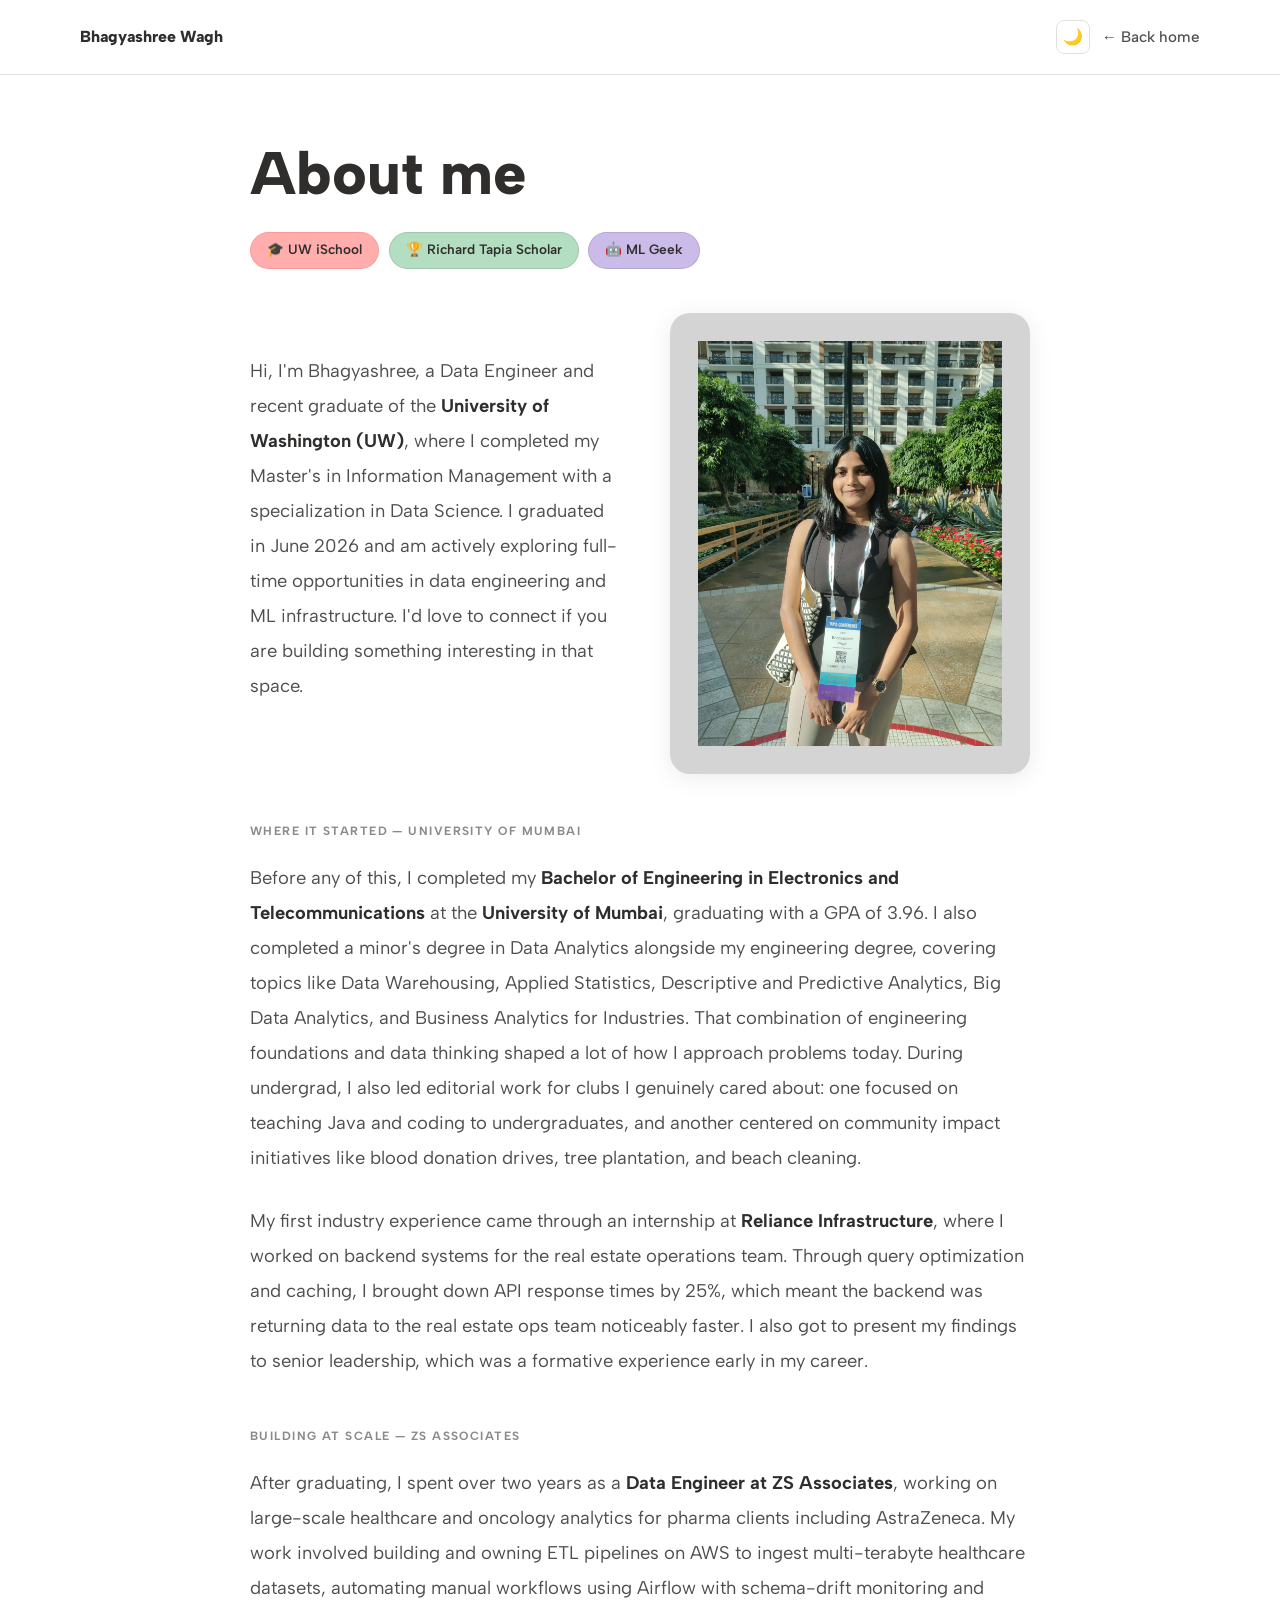
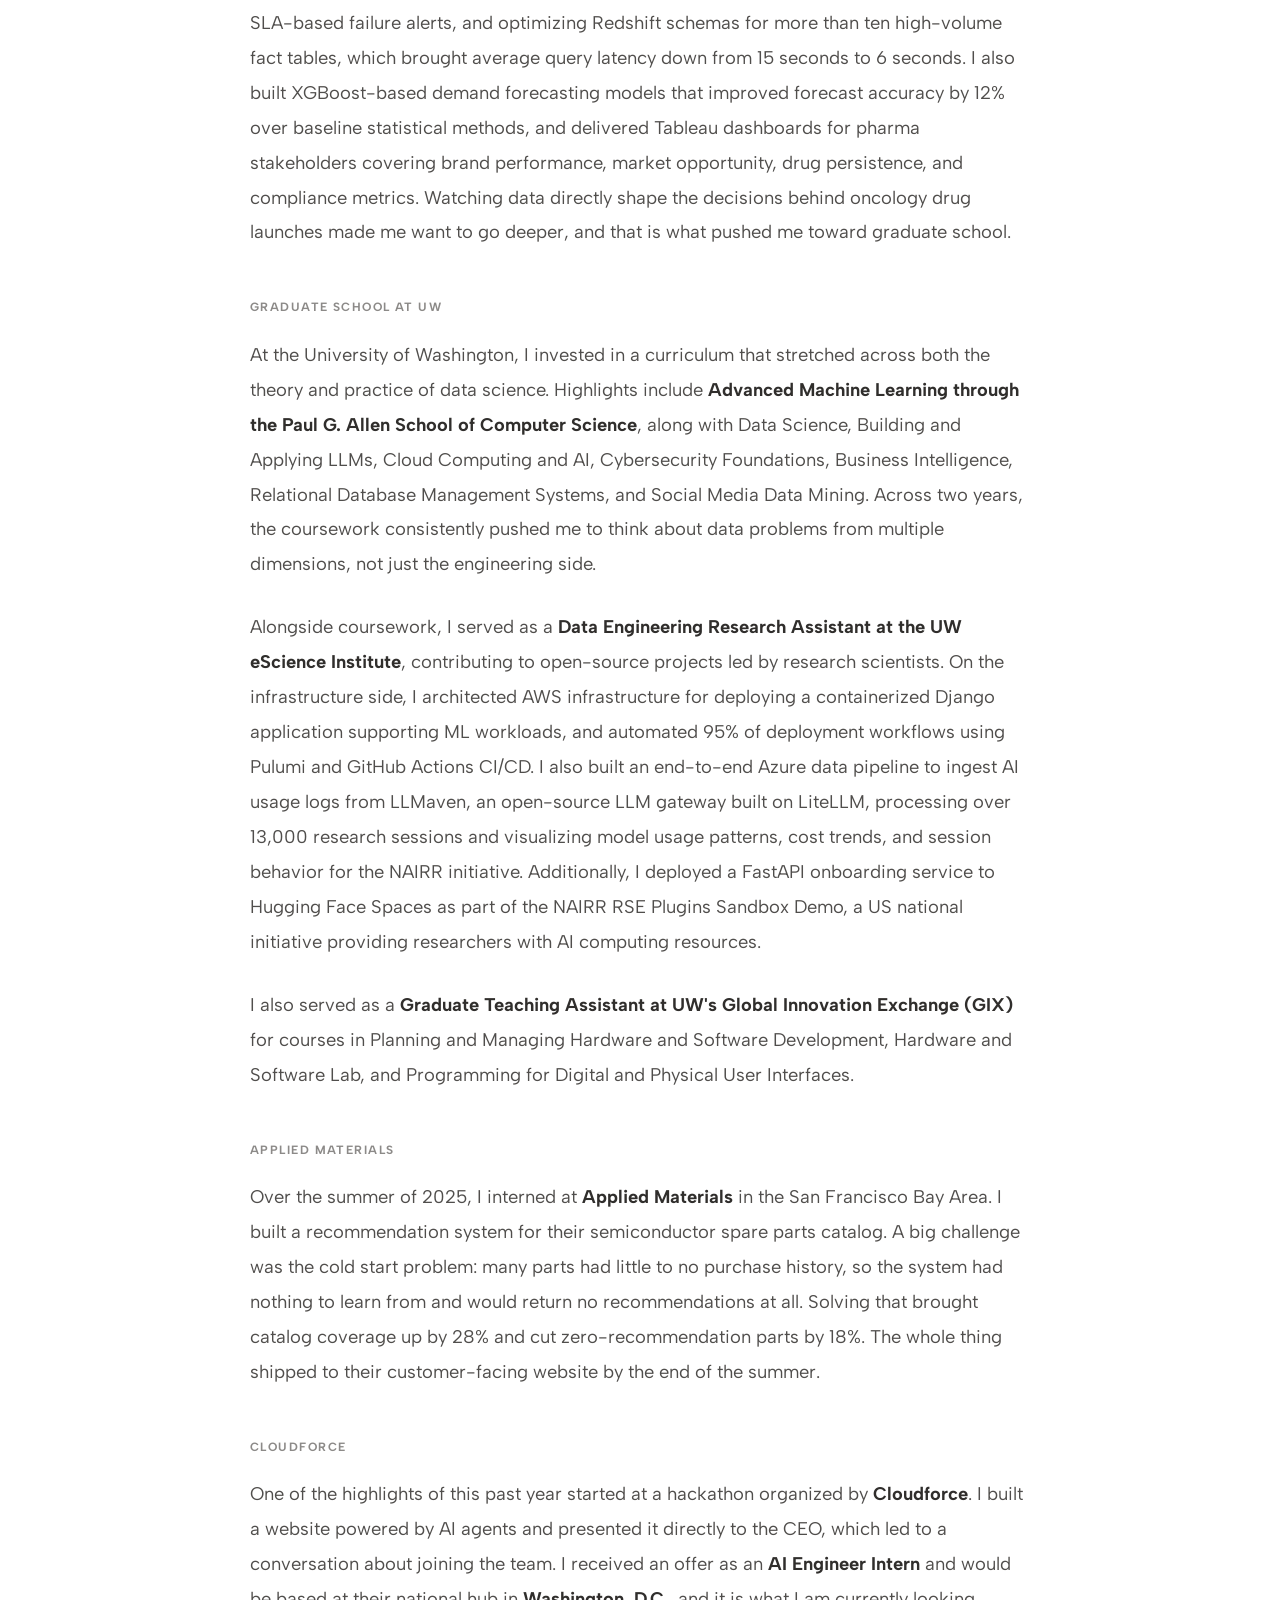
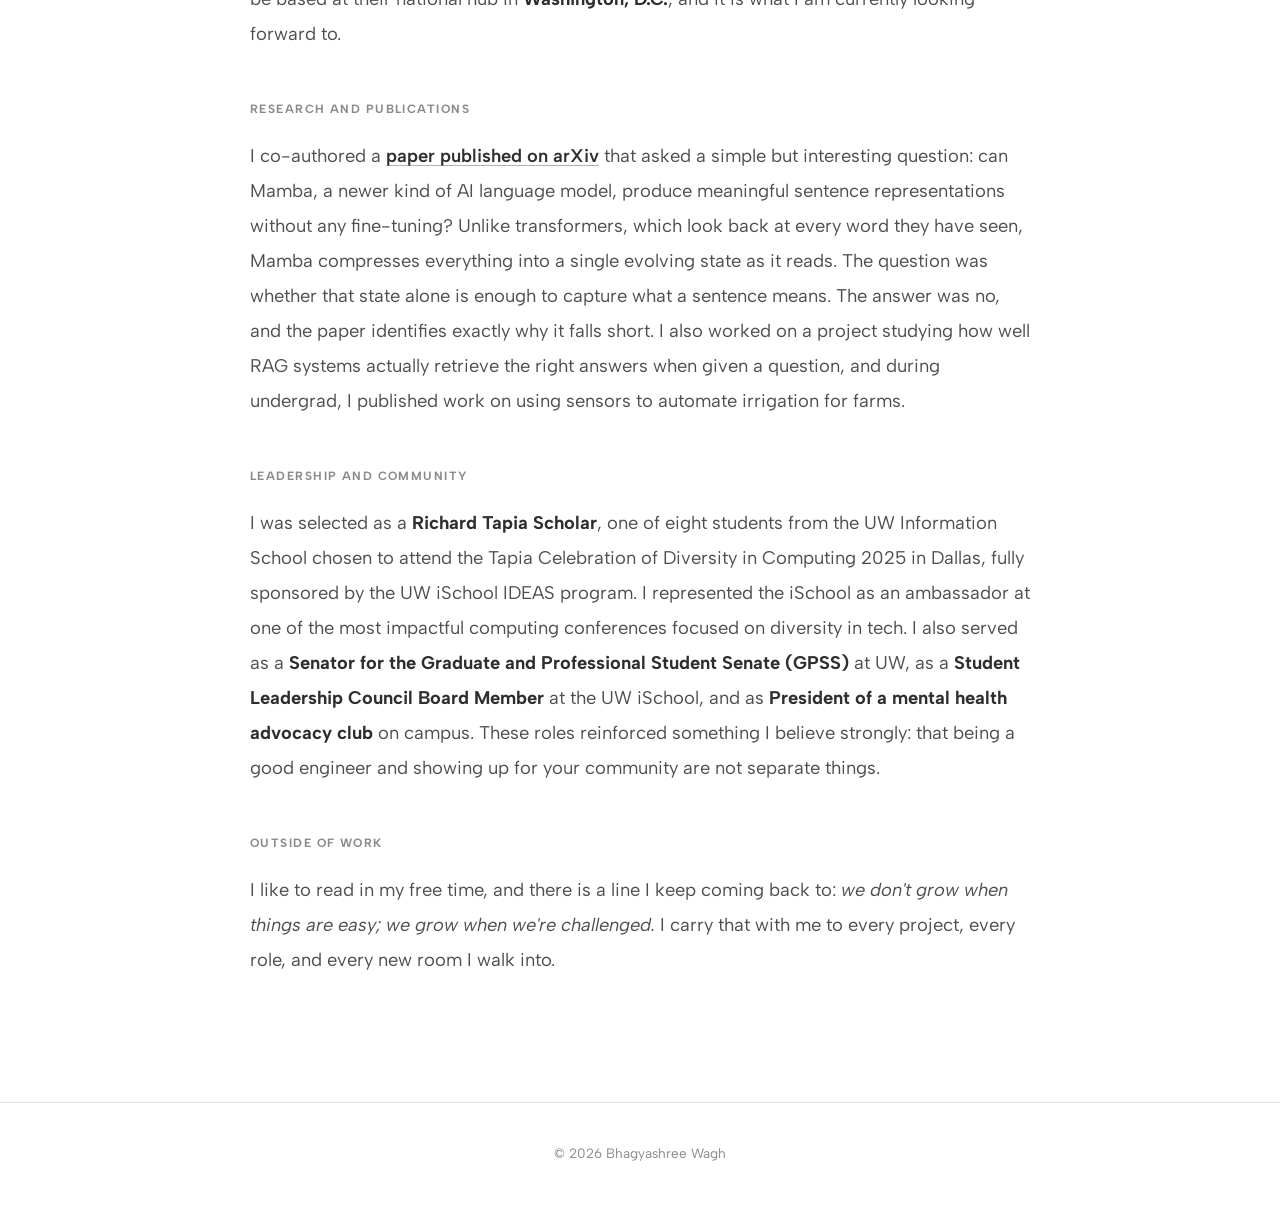
==== commit c68cd05a: "remove Education section from About page Co-Authored-By: Claude Sonnet 4.6 <noreply@anthropic.com>" ====
--- a/about.html
+++ b/about.html
@@ -29,6 +29,7 @@
       --text:rgb(230,228,226);--text-mid:rgba(230,228,226,.75);--text-light:rgb(160,158,156);
       --border:rgba(255,255,255,.14)
     }
+    [data-theme="dark"] .tag{color:rgb(30,28,26)!important;border-color:rgba(0,0,0,.3)!important}
     .theme-toggle{background:none;border:1.5px solid var(--border);border-radius:50%;width:34px;height:34px;cursor:pointer;display:flex;align-items:center;justify-content:center;font-size:.9rem;transition:var(--transition);flex-shrink:0}
     .theme-toggle:hover{border-color:var(--coral)}
     body{font-family:var(--font);background:var(--white);color:var(--text);line-height:1.6;font-size:16px;-webkit-font-smoothing:antialiased}
@@ -156,49 +157,6 @@
 </div>
 
 
-<section class="edu-section">
-  <div class="wrap">
-    <h2 class="edu-heading">Education</h2>
-    <div class="edu-grid">
-
-      <div class="edu-card">
-        <div class="edu-logo uw-bg">
-          <img src="assets/uw-seal.svg" alt="University of Washington seal" class="edu-seal" />
-          <img src="assets/uw-wordmark.png" alt="University of Washington" class="edu-wordmark" />
-        </div>
-        <p class="edu-degree">Master of Science in Information Management</p>
-        <p class="edu-meta">2024 &ndash; 2026</p>
-      </div>
-
-      <div class="edu-card">
-        <div class="edu-logo mumbai-bg">
-          <img src="assets/mumbai.png" alt="University of Mumbai seal" class="edu-seal" />
-          <img src="assets/mumbai-wordmark.png" alt="University of Mumbai" class="edu-wordmark" />
-        </div>
-        <p class="edu-degree">Bachelor of Engineering in Electronics &amp; Telecommunications</p>
-        <p class="edu-meta">Data Analytics Minor &middot; 2018 &ndash; 2022</p>
-      </div>
-
-    </div>
-  </div>
-</section>
-
-<style>
-  .edu-section{padding:4rem 0 6rem;background:var(--cream)}
-  .edu-heading{font-size:2rem;font-weight:800;margin-bottom:2rem}
-  .edu-grid{display:grid;grid-template-columns:1fr 1fr;gap:1.5rem}
-  @media(max-width:600px){.edu-grid{grid-template-columns:1fr}}
-  .edu-card{background:var(--white);border-radius:16px;overflow:hidden;border:1px solid var(--border)}
-  .edu-logo{height:300px;display:flex;flex-direction:column;align-items:center;justify-content:center;gap:1rem;padding:2.5rem}
-  .uw-bg{background:#fff}
-  .mumbai-bg{background:#f8f8f8}
-  .edu-img{max-height:220px;max-width:100%;object-fit:contain}
-  .edu-seal{max-height:140px;max-width:100%;object-fit:contain}
-  .edu-wordmark{max-height:50px;max-width:80%;object-fit:contain}
-  .edu-degree{font-size:1.2rem;font-weight:700;color:var(--text);padding:1rem 1.75rem .3rem;text-align:center}
-  .edu-meta{font-size:1rem;color:var(--text-light);padding:.3rem 1.75rem 1.5rem;text-align:center}
-</style>
-
 <footer>© 2026 Bhagyashree Wagh</footer>
 
 <script>
--- a/dark-mode.css
+++ b/dark-mode.css
@@ -0,0 +1,103 @@
+/* ═══════════════════════════════════════════════════
+   DARK MODE — shared across all pages
+═══════════════════════════════════════════════════ */
+
+/* ── Variables ─────────────────────────────────── */
+[data-theme="dark"] {
+  --cream: #1e1e1e;
+  --cream-dark: #272727;
+  --white: #141414;
+  --text: rgb(235,232,228);
+  --text-mid: rgba(235,232,228,.65);
+  --text-light: rgba(235,232,228,.38);
+  --border: rgba(255,255,255,.1);
+}
+
+[data-theme="dark"] body {
+  background: #141414;
+}
+
+/* ── Navbars ────────────────────────────────────── */
+[data-theme="dark"] .navbar-b {
+  background: rgba(20,20,20,.93) !important;
+}
+[data-theme="dark"] nav {
+  background: #141414;
+  border-bottom-color: rgba(255,255,255,.08);
+}
+
+/* ── Hero ───────────────────────────────────────── */
+[data-theme="dark"] .hero { background: #1e1e1e }
+[data-theme="dark"] .hero-inner {
+  background: #141414;
+  border-color: rgba(255,255,255,.06);
+}
+[data-theme="dark"] .hero-right { background: #1e1e1e }
+
+/* ── Sections that use --text as bg (invert fix) ── */
+[data-theme="dark"] .sec-dark  { background: #242424 }
+[data-theme="dark"] .quote-sec { background: #242424 }
+[data-theme="dark"] .sec-dark .heading-lg,
+[data-theme="dark"] .sec-dark h2,
+[data-theme="dark"] .sec-dark h3 { color: var(--text) }
+[data-theme="dark"] .sec-dark .body-md,
+[data-theme="dark"] .sec-dark p  { color: var(--text-mid) }
+
+/* ── Cert flip cards: light front so logos are readable ── */
+[data-theme="dark"] .cert-front { background: #f0f0f0 }
+[data-theme="dark"] .cert-front .cert-name { color: rgb(30,28,26) }
+[data-theme="dark"] .cert-back  { background: #2a2a2a }
+
+/* ── Logo / image areas: keep light so dark logos show ── */
+[data-theme="dark"] .role-card-logo  { background: #f0f0f0 }
+[data-theme="dark"] .uw-bg           { background: #f5f5f5 !important }
+[data-theme="dark"] .mumbai-bg       { background: #f5f5f5 !important }
+[data-theme="dark"] .edu-logo-home   { background: #f5f5f5 !important }
+[data-theme="dark"] .marquee-item    { background: #f0f0f0; border-color: transparent }
+[data-theme="dark"] .marquee-section { background: #1e1e1e }
+
+/* ── Personality tags: dark text on light pastel backgrounds ── */
+[data-theme="dark"] .p-tag { color: rgb(30,28,26) !important; border-color: rgba(0,0,0,.3) !important }
+[data-theme="dark"] .tag   { color: rgb(30,28,26) !important; border-color: rgba(0,0,0,.2) !important }
+
+/* ── GitHub social button: near-black is invisible on dark bg ── */
+[data-theme="dark"] .contact-social-btn.gh { border-color: rgba(255,255,255,.55); color: rgba(255,255,255,.8) }
+[data-theme="dark"] .contact-social-btn.gh:hover { border-color: #fff; color: #fff }
+
+/* ── Publication entries ────────────────────────── */
+[data-theme="dark"] .pub-card  { background: #1e1e1e }
+[data-theme="dark"] .pub-entry { background: #1e1e1e }
+
+/* ── Project deep-dive elements ─────────────────── */
+[data-theme="dark"] .callout      { background: #1e1e1e }
+[data-theme="dark"] .agent-card   { background: #1e1e1e }
+[data-theme="dark"] .detail-card  { background: #1e1e1e }
+[data-theme="dark"] .arch-card    { background: #1e1e1e }
+[data-theme="dark"] .feat-card    { background: #1e1e1e }
+[data-theme="dark"] .timeline-step{ background: #1e1e1e }
+[data-theme="dark"] .int-card     { background: #1e1e1e }
+[data-theme="dark"] .phase-card   { background: #1e1e1e }
+[data-theme="dark"] .proj-page    { background: #141414 }
+
+/* ── Mobile menu ────────────────────────────────── */
+[data-theme="dark"] .mobile-menu { background: #141414 }
+
+/* ── About page ─────────────────────────────────── */
+[data-theme="dark"] .edu-section { background: var(--cream) }
+
+/* ── Theme toggle button ────────────────────────── */
+.theme-toggle {
+  background: none;
+  border: 1.5px solid var(--border);
+  cursor: pointer;
+  font-size: 1rem;
+  padding: .3rem .55rem;
+  border-radius: 8px;
+  transition: background .2s, border-color .2s;
+  line-height: 1;
+  flex-shrink: 0;
+}
+.theme-toggle:hover {
+  background: var(--cream);
+  border-color: var(--text-light);
+}
